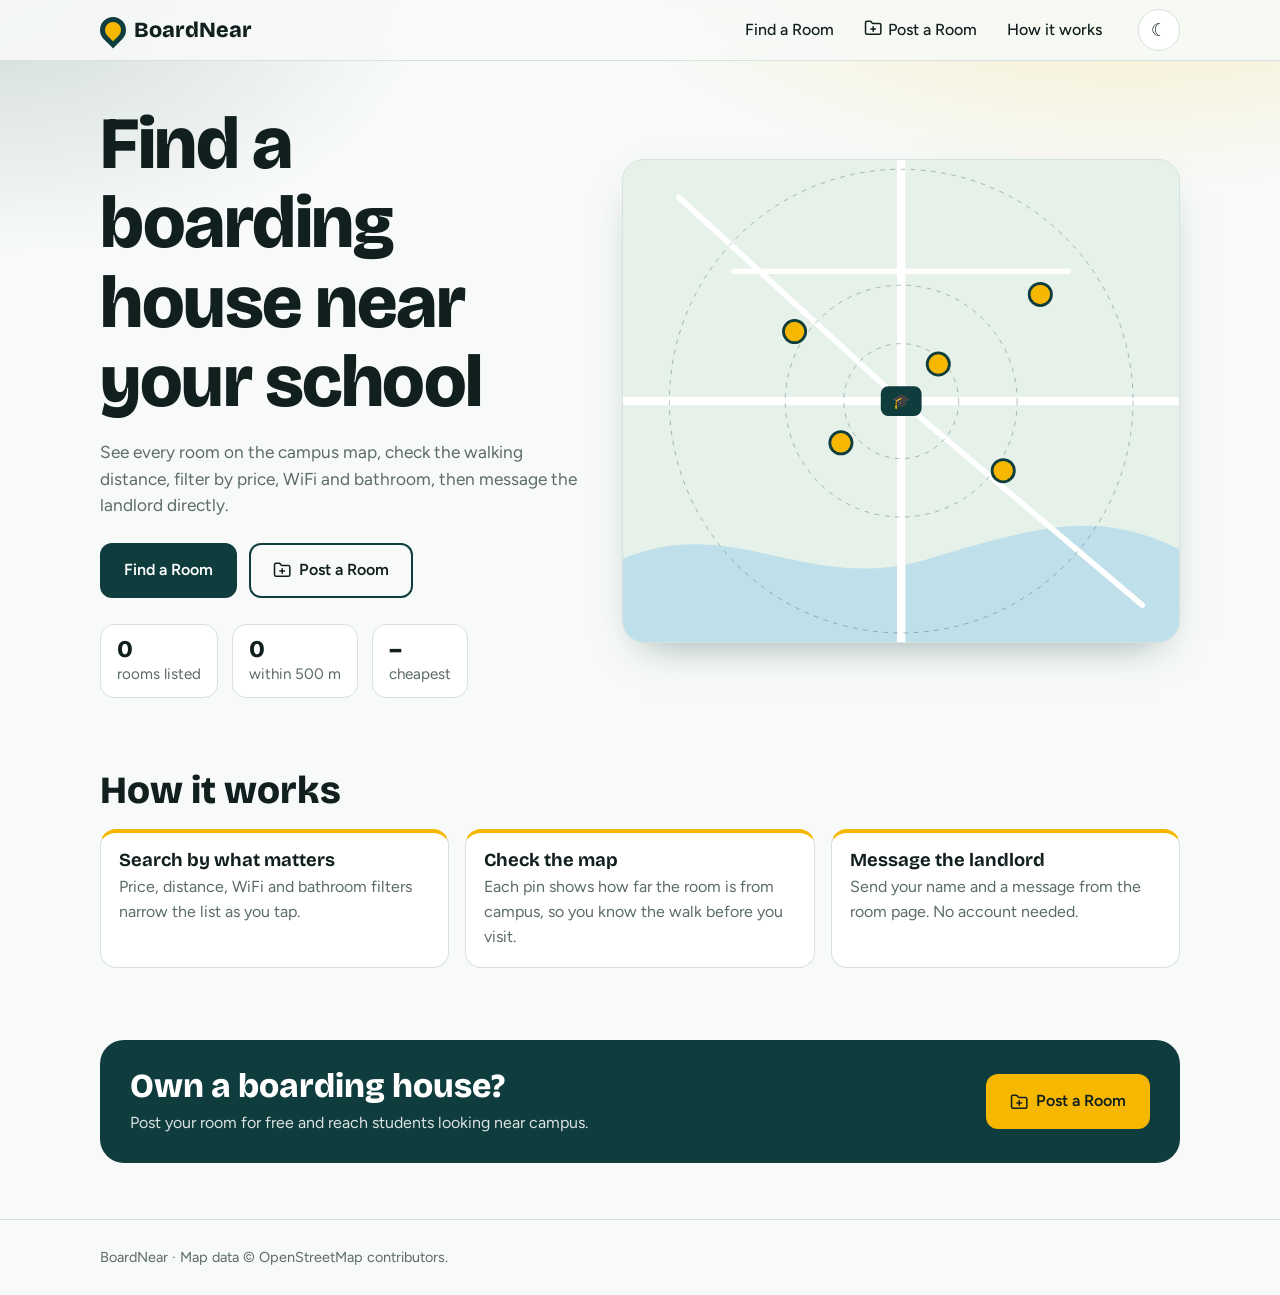
==== index.html @ c67210ac "Add files via upload" ====
<!DOCTYPE html>
<html lang="en">
<head>
<meta charset="utf-8">
<meta name="viewport" content="width=device-width, initial-scale=1, viewport-fit=cover">
<meta name="description" content="Find a boarding house near your school. See rooms on a map, check walking distance and message the landlord.">
<title>BoardNear – Find a boarding house near your school</title>
<link rel="preconnect" href="https://fonts.googleapis.com">
<link rel="preconnect" href="https://fonts.gstatic.com" crossorigin>
<link href="https://fonts.googleapis.com/css2?family=Bricolage+Grotesque:wght@600;800&family=Figtree:wght@400;500;600&display=swap" rel="stylesheet">
<link rel="stylesheet" href="style.css">
</head>
<body data-page="home">
<header><div class="wrap bar">
<a class="logo" href="index.html"><i></i>BoardNear</a>
<nav id="nav" aria-label="Main"><a href="find.html">Find a Room</a><a href="post.html"><svg class="ico" viewBox="0 0 24 24" fill="none" stroke="currentColor" stroke-width="2" stroke-linecap="round" stroke-linejoin="round" aria-hidden="true"><path d="M20 20a2 2 0 0 0 2-2V8a2 2 0 0 0-2-2h-7.9a2 2 0 0 1-1.69-.9L9.6 3.9A2 2 0 0 0 7.93 3H4a2 2 0 0 0-2 2v13a2 2 0 0 0 2 2Z"/><path d="M12 10v6"/><path d="M9 13h6"/></svg>Post a Room</a><a href="index.html#how">How it works</a></nav>
<div id="auth"></div>
<button class="ib" id="theme" aria-label="Switch light or dark mode">☾</button>
<button class="ib" id="menuBtn" aria-label="Open menu" aria-expanded="false">☰</button>
</div></header>

<main>
<div class="wrap hero">
 <div>
  <h1>Find a boarding house near your school</h1>
  <p>See every room on the campus map, check the walking distance, filter by price, WiFi and bathroom, then message the landlord directly.</p>
  <div class="cta"><a class="btn pri" href="find.html">Find a Room</a><a class="btn" href="post.html"><svg class="ico" viewBox="0 0 24 24" fill="none" stroke="currentColor" stroke-width="2" stroke-linecap="round" stroke-linejoin="round" aria-hidden="true"><path d="M20 20a2 2 0 0 0 2-2V8a2 2 0 0 0-2-2h-7.9a2 2 0 0 1-1.69-.9L9.6 3.9A2 2 0 0 0 7.93 3H4a2 2 0 0 0-2 2v13a2 2 0 0 0 2 2Z"/><path d="M12 10v6"/><path d="M9 13h6"/></svg>Post a Room</a></div>
  <div class="stats"><div><b id="sCount">0</b>rooms listed</div><div><b id="sNear">0</b>within 500 m</div><div><b id="sMin">–</b>cheapest</div></div>
 </div>
 <div class="mapbox heroimg"><svg viewBox="0 0 600 520" role="img" aria-label="Illustration: boarding houses around a school">
<rect width="600" height="520" fill="var(--land)"/>
<path d="M0 430 C120 380 200 470 330 430 S520 380 600 420 V520 H0Z" fill="var(--water)"/>
<g stroke="var(--road)" stroke-width="9" fill="none" stroke-linecap="round"><path d="M0 260 H600"/><path d="M300 0 V520"/><path d="M60 40 L300 260 L560 480" stroke-width="6"/><path d="M120 120 H480" stroke-width="6"/></g>
<g fill="none" stroke="var(--pine)" stroke-opacity=".35" stroke-dasharray="5 6"><circle cx="300" cy="260" r="62"/><circle cx="300" cy="260" r="125"/><circle cx="300" cy="260" r="250"/></g>
<g fill="var(--sun)" stroke="var(--pine)" stroke-width="3"><circle cx="340" cy="220" r="12"/><circle cx="235" cy="305" r="12"/><circle cx="410" cy="335" r="12"/><circle cx="185" cy="185" r="12"/><circle cx="450" cy="145" r="12"/></g>
<g transform="translate(300 260)"><rect x="-22" y="-16" width="44" height="32" rx="8" fill="var(--pine)"/><text y="5" text-anchor="middle" font-size="16">🎓</text></g>
</svg></div>
</div>

<section id="how"><div class="wrap">
 <div class="head"><h2>How it works</h2></div>
 <div class="how">
  <div><h3>Search by what matters</h3><p>Price, distance, WiFi and bathroom filters narrow the list as you tap.</p></div>
  <div><h3>Check the map</h3><p>Each pin shows how far the room is from campus, so you know the walk before you visit.</p></div>
  <div><h3>Message the landlord</h3><p>Send your name and a message from the room page. No account needed.</p></div>
 </div>
</div></section>
<section><div class="wrap"><div class="band"><div><h2>Own a boarding house?</h2><p>Post your room for free and reach students looking near campus.</p></div><a class="btn" href="post.html"><svg class="ico" viewBox="0 0 24 24" fill="none" stroke="currentColor" stroke-width="2" stroke-linecap="round" stroke-linejoin="round" aria-hidden="true"><path d="M20 20a2 2 0 0 0 2-2V8a2 2 0 0 0-2-2h-7.9a2 2 0 0 1-1.69-.9L9.6 3.9A2 2 0 0 0 7.93 3H4a2 2 0 0 0-2 2v13a2 2 0 0 0 2 2Z"/><path d="M12 10v6"/><path d="M9 13h6"/></svg>Post a Room</a></div></div></section>
</main>

<footer><div class="wrap">BoardNear · Map data © OpenStreetMap contributors.</div></footer>
<div class="toast" id="toast" role="status"></div>
<script src="js/config.js"></script>
<script src="js/data.js"></script>
<script src="js/auth.js"></script>
<script src="js/page-home.js"></script>
<script src="js/main.js"></script>
</body>
</html>
---- style.css ----
/* BoardNear styles
   1. Theme  2. Base  3. Header  4. Buttons & forms  5. Home  6. Room cards
   7. Dialog  8. Post page  9. Login  10. Messages  11. Footer, toast, responsive */

/* ============ 1. Theme ============ */
:root {
  --bg: #f7faf8; --surface: #fff; --ink: #11201f; --muted: #5b6b69; --line: #d6e2de;
  --pine: #0f3d3e; --pine-ink: #fff; --sun: #f5b700;
  --land: #e6f1ea; --road: #fff; --water: #bfe0ea; --err: #b3261e;

  box-sizing: border-box;
  padding-top: env(safe-area-inset-top, 0px);
  padding-bottom: env(safe-area-inset-bottom, 0px);
}
/* Dark mode: follows the device unless the visitor picked a theme with the toggle */
@media (prefers-color-scheme: dark) {
  :root:not([data-theme="light"]) {
    --bg: #0c1615; --surface: #13221f; --ink: #e8f2ef; --muted: #9bb0ab; --line: #26403b;
    --pine: #7fd1b9; --pine-ink: #08201b; --land: #162a26; --road: #22403a; --water: #1b3d4a; --err: #ff8a80;
    color-scheme: dark;
  }
}
:root[data-theme="dark"] {
  --bg: #0c1615; --surface: #13221f; --ink: #e8f2ef; --muted: #9bb0ab; --line: #26403b;
  --pine: #7fd1b9; --pine-ink: #08201b; --land: #162a26; --road: #22403a; --water: #1b3d4a; --err: #ff8a80;
  color-scheme: dark;
}

/* ============ 2. Base ============ */
*, *::before, *::after { box-sizing: border-box; }
html { scroll-behavior: smooth; scroll-padding-top: 70px; }
body {
  margin: 0;
  background: var(--bg);
  color: var(--ink);
  font: 400 16px/1.55 Figtree, system-ui, -apple-system, "Segoe UI", sans-serif;
}
h1, h2, h3 { font-family: "Bricolage Grotesque", Figtree, system-ui, sans-serif; line-height: 1.08; margin: 0; }
a { color: inherit; }
button, input, textarea, select { font: inherit; color: inherit; }
:focus-visible { outline: 3px solid var(--sun); outline-offset: 2px; }
[hidden] { display: none !important; }

.wrap { max-width: 1120px; margin: 0 auto; padding: 0 20px; }
section { padding: 36px 0; }
.head { display: flex; flex-wrap: wrap; align-items: end; justify-content: space-between; gap: 14px; margin-bottom: 18px; }
.head h2 { font-size: clamp(1.7rem, 4vw, 2.4rem); font-weight: 800; }
.meta { color: var(--muted); font-size: .9rem; margin: 2px 0 6px; }
.head .meta { margin: 0; }
.err { color: var(--err); font-size: .88rem; min-height: 1.2em; margin: 0; }
.empty {
  grid-column: 1 / -1; text-align: center; color: var(--muted);
  padding: 40px 10px; border: 1.5px dashed var(--line); border-radius: 18px;
}
.empty .btn { margin-top: 14px; }

/* ============ 3. Header ============ */
header {
  position: sticky; top: 0; z-index: 20;
  background: color-mix(in srgb, var(--bg) 88%, transparent);
  backdrop-filter: blur(10px);
  border-bottom: 1px solid var(--line);
}
.bar { display: flex; align-items: center; gap: 12px; height: 60px; }
.logo {
  display: flex; align-items: center; gap: 8px; margin-right: auto;
  font: 800 1.35rem "Bricolage Grotesque", sans-serif; text-decoration: none;
}
.logo i {
  display: inline-block; width: 26px; height: 26px;
  border: 5px solid var(--pine); border-radius: 50% 50% 50% 0;
  background: var(--sun); transform: rotate(-45deg);
}
nav { display: flex; gap: 6px; }
nav a { padding: 8px 12px; border-radius: 99px; text-decoration: none; font-weight: 500; }
nav a:hover, nav a[aria-current="page"] { background: var(--land); }

.ib {
  width: 42px; height: 42px; border-radius: 50%;
  border: 1.5px solid var(--line); background: var(--surface);
  font-size: 1.1rem; cursor: pointer;
}
#menuBtn { display: none; }

#auth { display: flex; align-items: center; gap: 8px; }
.avatar { width: 34px; height: 34px; border-radius: 50%; border: 1.5px solid var(--line); object-fit: cover; }
.avatar.ini { display: grid; place-items: center; background: var(--pine); color: var(--pine-ink); font-weight: 700; }
.uname { max-width: 130px; overflow: hidden; text-overflow: ellipsis; white-space: nowrap; font-weight: 600; font-size: .9rem; }

/* Small icons inside buttons and links */
.ico { width: 1.15em; height: 1.15em; flex: none; vertical-align: -.2em; }
nav a .ico { margin-right: 6px; }

/* ============ 4. Buttons & forms ============ */
.btn {
  display: inline-flex; align-items: center; justify-content: center; gap: 8px;
  padding: 13px 22px; border-radius: 12px;
  border: 2px solid var(--pine); background: transparent;
  font-weight: 600; text-decoration: none; cursor: pointer; transition: transform .15s;
}
.btn:active { transform: scale(.97); }
.btn.pri { background: var(--pine); color: var(--pine-ink); }
.btn.so { padding: 6px 14px; border-radius: 99px; font-size: .85rem; }
.btn.full { width: 100%; padding: 14px; font-size: 1.05rem; }
.btn.end { justify-self: end; }

.chips { display: flex; gap: 8px; flex-wrap: wrap; align-items: center; margin-bottom: 18px; }
.chip { padding: 8px 16px; border-radius: 99px; border: 1.5px solid var(--pine); background: transparent; font-weight: 500; cursor: pointer; }
.chip[aria-pressed="true"] { background: var(--pine); color: var(--pine-ink); }
select.chip { appearance: none; background: var(--surface); }

label { display: grid; gap: 5px; font-weight: 600; font-size: .92rem; }
.lbl { font-weight: 600; font-size: .92rem; margin-bottom: 6px; }
input[type=text], input[type=number], input[type=email], input[type=password], textarea {
  width: 100%; padding: 12px 14px;
  border: 1.5px solid var(--line); border-radius: 12px; background: var(--bg);
}
input:focus, textarea:focus { border-color: var(--pine); }

/* ============ 5. Home ============ */
body[data-page="home"] {
  background:
    radial-gradient(900px 420px at 88% -5%, rgba(245,183,0,.22), transparent 60%),
    radial-gradient(700px 420px at 0% 0%, color-mix(in srgb, var(--pine) 16%, transparent), transparent 60%),
    var(--bg);
}
.hero { display: grid; grid-template-columns: 1fr 1.15fr; gap: 36px; align-items: center; padding-block: 44px 36px; }
.hero h1 { font-size: clamp(2.6rem, 7vw, 4.6rem); font-weight: 800; letter-spacing: -.02em; }
.hero p { color: var(--muted); max-width: 46ch; margin: 16px 0 24px; font-size: 1.08rem; }
.cta { display: flex; gap: 12px; flex-wrap: wrap; }
.stats { display: flex; flex-wrap: wrap; gap: 14px; margin-top: 26px; color: var(--muted); font-size: .95rem; }
.stats > div { background: var(--surface); border: 1.5px solid var(--line); border-radius: 14px; padding: 10px 16px; }
.stats b { display: block; font: 800 1.5rem "Bricolage Grotesque", sans-serif; color: var(--ink); }

.mapbox {
  position: relative; isolation: isolate; overflow: hidden;
  border: 1.5px solid var(--line); border-radius: 22px; background: var(--land);
  box-shadow: 0 18px 40px -22px rgba(15,61,62,.5);
}
.heroimg svg { display: block; width: 100%; height: auto; }
.findmap { margin-bottom: 22px; }
#map { width: 100%; height: 440px; z-index: 0; }
.legend {
  position: absolute; left: 12px; bottom: 12px; z-index: 500;
  background: var(--surface); border: 1px solid var(--line); border-radius: 10px;
  padding: 6px 10px; font-size: .8rem; color: var(--muted);
}

.how { display: grid; grid-template-columns: repeat(auto-fit, minmax(220px, 1fr)); gap: 16px; }
.how div { background: var(--surface); border: 1.5px solid var(--line); border-top: 4px solid var(--sun); border-radius: 16px; padding: 18px; }
.how h3 { font-size: 1.15rem; margin-bottom: 4px; }
.how p { margin: 0; color: var(--muted); }

.band {
  display: flex; align-items: center; justify-content: space-between; flex-wrap: wrap; gap: 18px;
  background: var(--pine); color: var(--pine-ink); border-radius: 24px; padding: 28px 30px;
}
.band h2 { font-size: clamp(1.5rem, 3.5vw, 2.1rem); font-weight: 800; }
.band p { margin: 6px 0 0; opacity: .85; }
.band .btn { background: var(--sun); border-color: var(--sun); color: #11201f; }

/* ============ 6. Room cards ============ */
.grid { display: grid; grid-template-columns: repeat(auto-fill, minmax(270px, 1fr)); gap: 18px; }
.card {
  position: relative; overflow: hidden; cursor: pointer;
  background: var(--surface); border: 1.5px solid var(--line); border-radius: 18px;
  transition: border-color .15s, transform .15s;
}
.card:hover { transform: translateY(-3px); }
.card:hover, .card.on, .card:focus-within { border-color: var(--pine); }
.photo {
  position: relative; display: grid; place-items: center;
  aspect-ratio: 16 / 10; font-size: 3.2rem;
  background-size: cover; background-position: center;
}
.cbody { padding: 14px 16px 16px; }
.card h3 { font-size: 1.15rem; }
/* The room name is a real button; its ::after stretches over the whole card so the card is clickable */
.open { all: unset; cursor: pointer; }
.open::after { content: ""; position: absolute; inset: 0; z-index: 1; }
.open:focus-visible { outline: 3px solid var(--sun); outline-offset: 2px; }
.price { font-weight: 600; }
.tag { display: inline-block; margin-right: 4px; padding: 2px 8px; border-radius: 99px; background: var(--land); font-size: .75rem; }
.badge {
  position: absolute; left: 10px; bottom: 10px;
  background: var(--surface); color: var(--ink); border-radius: 99px; padding: 3px 11px;
  font: 600 .8rem Figtree, sans-serif;
}
.heart {
  position: absolute; top: 10px; right: 10px; z-index: 2;
  display: grid; place-items: center; width: 40px; height: 40px; padding: 0;
  border: 0; border-radius: 50%; background: var(--surface);
  color: var(--muted); font-size: 1.25rem; cursor: pointer;
  box-shadow: 0 2px 8px rgba(0,0,0,.25);
}
.heart[aria-pressed="true"] { color: #e0245e; }
.del {
  position: relative; z-index: 2; width: 100%; margin-top: 12px; padding: 8px;
  border: 1.5px solid var(--err); border-radius: 10px; background: transparent;
  color: var(--err); font-weight: 600; cursor: pointer;
}
.del:hover { background: var(--err); color: #fff; }

/* ============ 7. Room dialog ============ */
dialog {
  width: min(560px, 94vw); max-height: 92vh; overflow: auto; padding: 0;
  border: 0; border-radius: 22px; background: var(--surface); color: var(--ink);
  box-shadow: 0 30px 80px rgba(0,0,0,.4);
}
dialog::backdrop { background: rgba(5,20,18,.6); }
.dh { display: flex; justify-content: space-between; align-items: center; padding: 14px 18px; border-bottom: 1px solid var(--line); }
.dh h3 { font-size: 1.1rem; }
.db { display: grid; gap: 12px; padding: 18px; }
.big { display: grid; place-items: center; height: 200px; border-radius: 14px; font-size: 4rem; background-size: cover; background-position: center; }
.thumbs { display: flex; gap: 8px; }
.thumbs span { flex: 1; display: grid; place-items: center; height: 54px; border-radius: 10px; font-size: 1.4rem; opacity: .9; }
.room-title { font-size: 1.5rem; }
.room-price { font-size: 1.2rem; }
.msg-form { display: grid; gap: 10px; }
.msg-form .lbl { margin: 0; }
.qs { display: flex; gap: 6px; flex-wrap: wrap; }
.qs .chip { padding: 5px 12px; font-size: .85rem; }

/* ============ 8. Post page ============ */
form.post {
  display: grid; gap: 14px; max-width: 560px; padding: 22px;
  background: var(--surface); border: 1.5px solid var(--line); border-radius: 20px;
}
.row { display: flex; gap: 16px; flex-wrap: wrap; font-weight: 500; }
.row label { display: flex; align-items: center; gap: 8px; font-weight: 500; }
.pickmap { position: relative; isolation: isolate; overflow: hidden; border: 1.5px solid var(--line); border-radius: 12px; }
#pick { height: 300px; width: 100%; z-index: 0; }
.drop {
  display: grid; place-items: center; width: 100%; min-height: 120px;
  border: 1.5px dashed var(--muted); border-radius: 12px; background: var(--land);
  color: var(--muted); text-align: center; cursor: pointer;
  background-size: cover; background-position: center;
}
.gate { max-width: 560px; padding: 26px; text-align: center; background: var(--surface); border: 1.5px solid var(--line); border-radius: 20px; }
.gate h3 { font-size: 1.4rem; margin-bottom: 8px; }
.gate p { color: var(--muted); margin: 0; }
.gate .btn { margin-top: 16px; }

/* ============ 9. Login (compact card) ============ */
.authcard {
  max-width: 340px; margin: 12px auto; padding: 22px 20px; text-align: center;
  background: var(--surface); border: 1.5px solid var(--line); border-radius: 18px;
  box-shadow: 0 14px 30px -20px rgba(15,61,62,.5);
}
.authcard .logo { justify-content: center; margin: 0 0 10px; font-size: 1.15rem; }
.authcard h1 { font-size: 1.6rem; font-weight: 800; }
.authcard .sub { margin: 6px 0 16px; font-size: .88rem; }
.authcard a:not(.logo) { color: var(--pine); font-weight: 600; }
.authcard form { display: grid; gap: 10px; text-align: left; }
.authcard label { font-size: .85rem; }
.authcard input[type=text], .authcard input[type=email], .authcard input[type=password] { padding: 9px 12px; font-size: .95rem; }
.authcard .btn.full { padding: 11px; font-size: 1rem; }
.pw { position: relative; display: block; }
.pw input { padding-right: 42px; }
.eye { position: absolute; right: 4px; top: 50%; transform: translateY(-50%); padding: 6px; border: 0; background: none; font-size: 1rem; cursor: pointer; }
label.rem { display: flex; align-items: center; gap: 8px; font-weight: 500; }
label.rem input { width: auto; }
.forgot { margin: 12px 0 0; font-size: .88rem; }
.or { display: flex; align-items: center; gap: 12px; margin: 16px 0 10px; color: var(--muted); font-size: .8rem; }
.or::before, .or::after { content: ""; flex: 1; height: 1px; background: var(--line); }
#gBtn { display: flex; justify-content: center; min-height: 40px; }

/* ============ 10. Messages ============ */
.msgs { display: grid; gap: 14px; max-width: 720px; }
.msg { padding: 16px; background: var(--surface); border: 1.5px solid var(--line); border-radius: 16px; }
.msg.new { border-color: var(--sun); box-shadow: 0 0 0 3px color-mix(in srgb, var(--sun) 30%, transparent); }
.msg p { margin: 8px 0 12px; }
.mh { display: flex; justify-content: space-between; flex-wrap: wrap; gap: 10px; }
.macts { display: flex; gap: 8px; }

/* ============ 11. Footer, toast, responsive ============ */
footer { margin-top: 20px; padding: 26px 0; border-top: 1px solid var(--line); color: var(--muted); font-size: .9rem; }
.toast {
  position: fixed; left: 50%; bottom: calc(24px + env(safe-area-inset-bottom, 0px)); z-index: 50;
  transform: translate(-50%, 40px); padding: 12px 20px; border-radius: 12px;
  background: var(--pine); color: var(--pine-ink); font-weight: 600;
  opacity: 0; pointer-events: none; transition: .25s;
}
.toast.show { opacity: 1; transform: translate(-50%, 0); }

@media (max-width: 820px) {
  .hero { grid-template-columns: 1fr; padding-top: 26px; }
  #menuBtn { display: block; }
  .uname { display: none; }
  nav {
    display: none; position: absolute; top: 60px; left: 0; right: 0; flex-direction: column;
    padding: 10px 20px; background: var(--bg); border-bottom: 1px solid var(--line);
  }
  nav.open { display: flex; }
}
@media (max-width: 480px) {
  .btn.so { padding: 6px 10px; }
}
@media (prefers-reduced-motion: reduce) {
  *, *::before, *::after { transition: none !important; scroll-behavior: auto !important; }
}
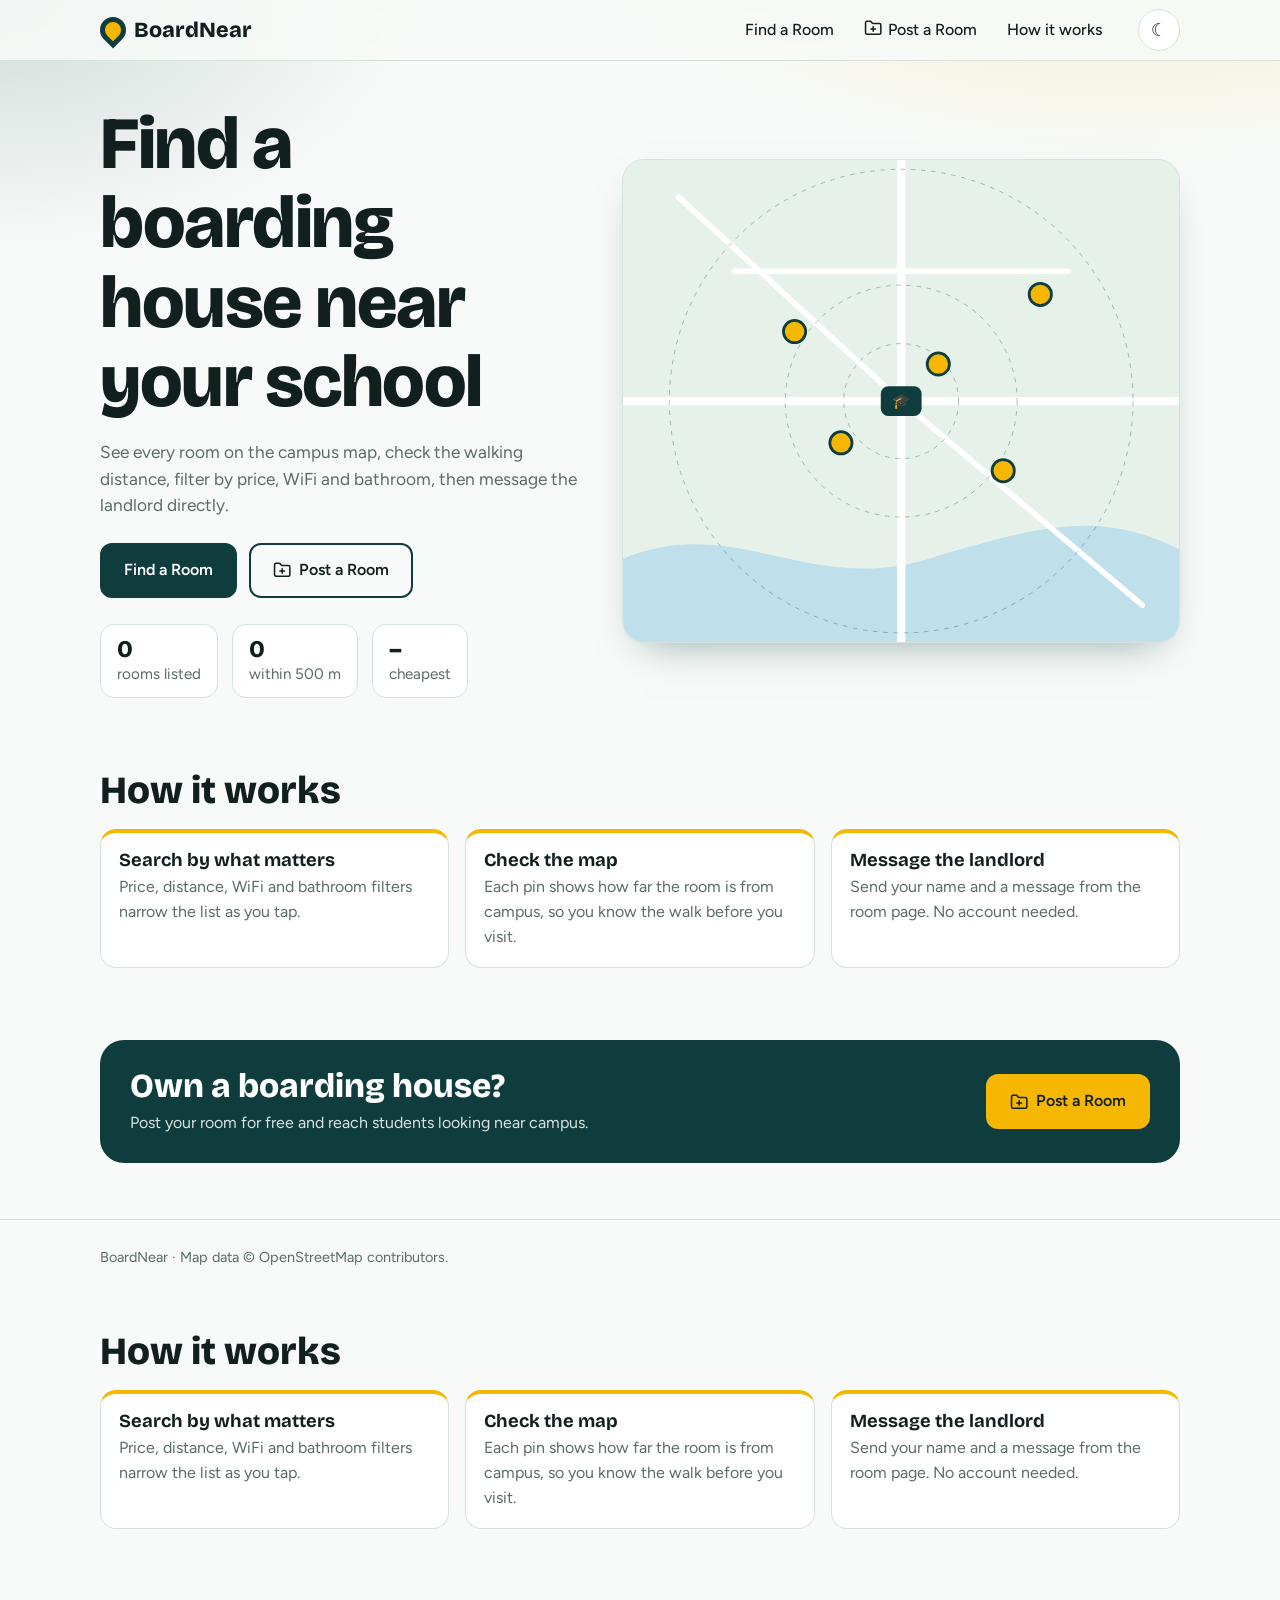
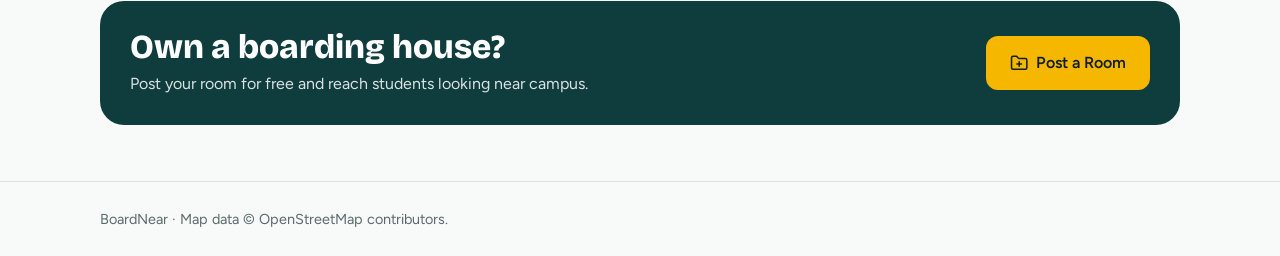
==== commit bdd1a560: "Fix HTML encoding issues in index.html" ====
--- a/index.html
+++ b/index.html
@@ -56,4 +56,26 @@
 <script src="js/page-home.js"></script>
 <script src="js/main.js"></script>
 </body>
-</html>+</html>
+</div>
+
+<section id="how"><div class="wrap">
+ <div class="head"><h2>How it works</h2></div>
+ <div class="how">
+  <div><h3>Search by what matters</h3><p>Price, distance, WiFi and bathroom filters narrow the list as you tap.</p></div>
+  <div><h3>Check the map</h3><p>Each pin shows how far the room is from campus, so you know the walk before you visit.</p></div>
+  <div><h3>Message the landlord</h3><p>Send your name and a message from the room page. No account needed.</p></div>
+ </div>
+</div></section>
+<section><div class="wrap"><div class="band"><div><h2>Own a boarding house?</h2><p>Post your room for free and reach students looking near campus.</p></div><a class="btn" href="post.html"><svg class="ico" viewBox="0 0 24 24" fill="none" stroke="currentColor" stroke-width="2" stroke-linecap="round" stroke-linejoin="round" aria-hidden="true"><path d="M20 20a2 2 0 0 0 2-2V8a2 2 0 0 0-2-2h-7.9a2 2 0 0 1-1.69-.9L9.6 3.9A2 2 0 0 0 7.93 3H4a2 2 0 0 0-2 2v13a2 2 0 0 0 2 2Z"/><path d="M12 10v6"/><path d="M9 13h6"/></svg>Post a Room</a></div></div></section>
+</main>
+
+<footer><div class="wrap">BoardNear · Map data © OpenStreetMap contributors.</div></footer>
+<div class="toast" id="toast" role="status"></div>
+<script src="js/config.js"></script>
+<script src="js/data.js"></script>
+<script src="js/auth.js"></script>
+<script src="js/page-home.js"></script>
+<script src="js/main.js"></script>
+</body>
+</html>
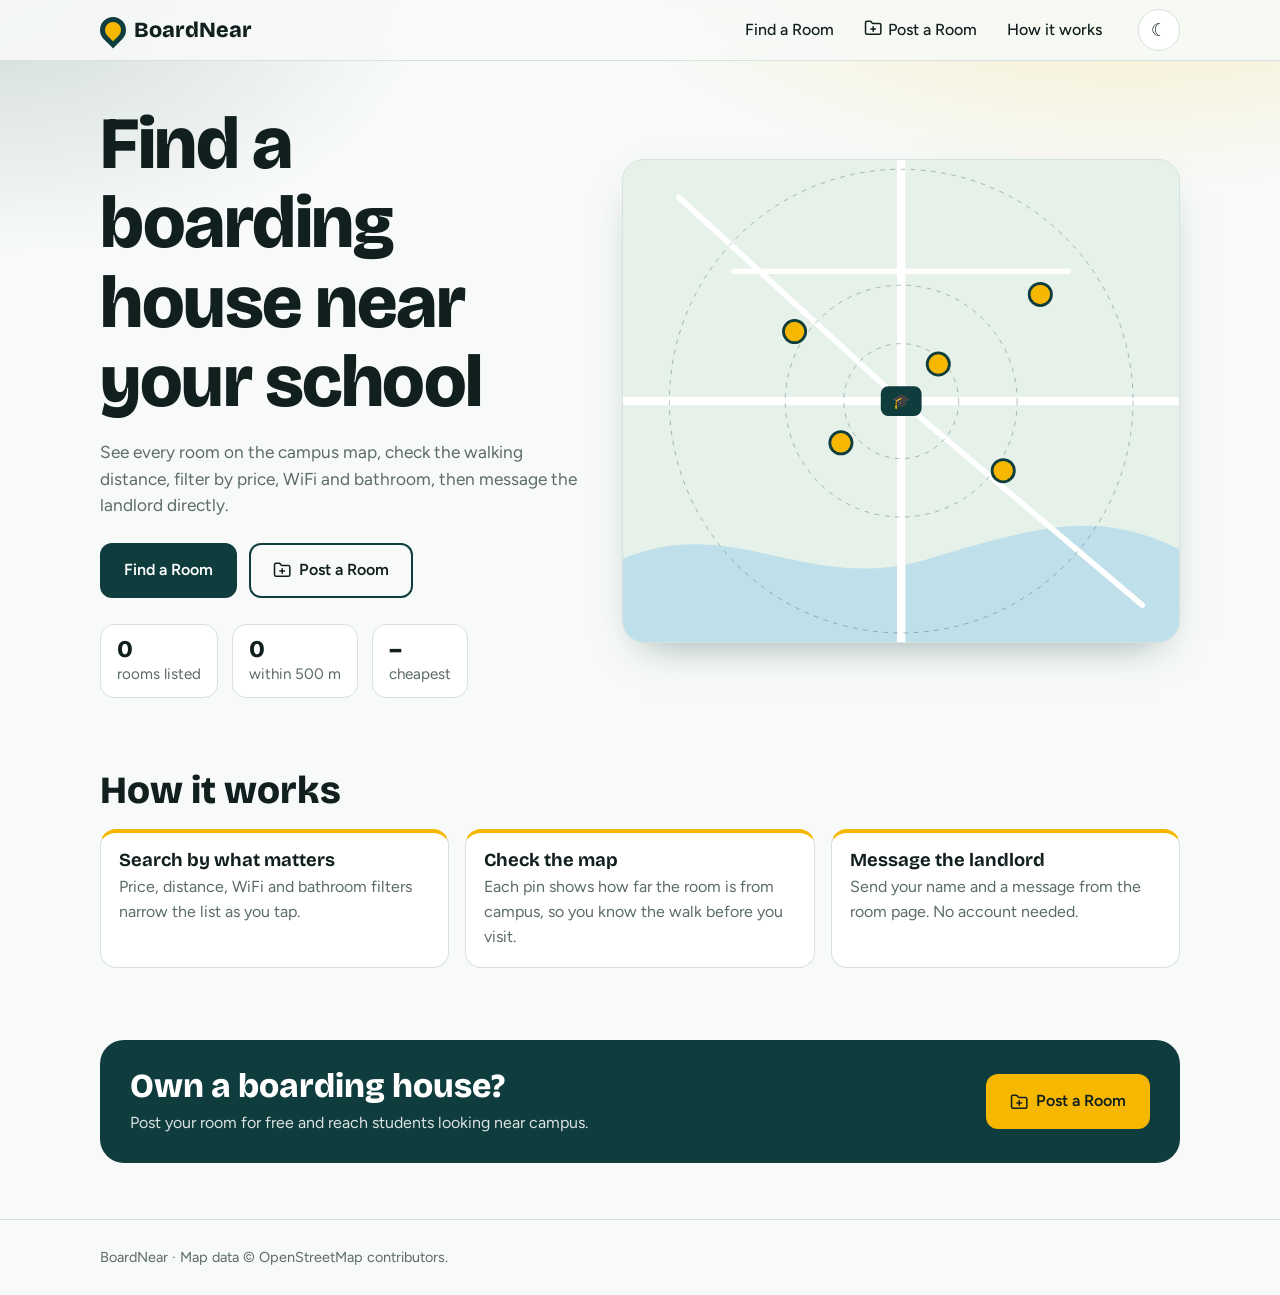
==== commit 22f7b565: "Update index.html" ====
--- a/index.html
+++ b/index.html
@@ -57,25 +57,3 @@
 <script src="js/main.js"></script>
 </body>
 </html>
-</div>
-
-<section id="how"><div class="wrap">
- <div class="head"><h2>How it works</h2></div>
- <div class="how">
-  <div><h3>Search by what matters</h3><p>Price, distance, WiFi and bathroom filters narrow the list as you tap.</p></div>
-  <div><h3>Check the map</h3><p>Each pin shows how far the room is from campus, so you know the walk before you visit.</p></div>
-  <div><h3>Message the landlord</h3><p>Send your name and a message from the room page. No account needed.</p></div>
- </div>
-</div></section>
-<section><div class="wrap"><div class="band"><div><h2>Own a boarding house?</h2><p>Post your room for free and reach students looking near campus.</p></div><a class="btn" href="post.html"><svg class="ico" viewBox="0 0 24 24" fill="none" stroke="currentColor" stroke-width="2" stroke-linecap="round" stroke-linejoin="round" aria-hidden="true"><path d="M20 20a2 2 0 0 0 2-2V8a2 2 0 0 0-2-2h-7.9a2 2 0 0 1-1.69-.9L9.6 3.9A2 2 0 0 0 7.93 3H4a2 2 0 0 0-2 2v13a2 2 0 0 0 2 2Z"/><path d="M12 10v6"/><path d="M9 13h6"/></svg>Post a Room</a></div></div></section>
-</main>
-
-<footer><div class="wrap">BoardNear · Map data © OpenStreetMap contributors.</div></footer>
-<div class="toast" id="toast" role="status"></div>
-<script src="js/config.js"></script>
-<script src="js/data.js"></script>
-<script src="js/auth.js"></script>
-<script src="js/page-home.js"></script>
-<script src="js/main.js"></script>
-</body>
-</html>
--- a/style.css
+++ b/style.css
@@ -298,4 +298,79 @@
 }
 @media (prefers-reduced-motion: reduce) {
   *, *::before, *::after { transition: none !important; scroll-behavior: auto !important; }
-}+}
+
+/* ---- Messenger-style chat (Messages page) ---- */
+.messenger {
+  display: grid; grid-template-columns: 340px 1fr; max-width: none;
+  height: min(76vh, 640px); min-height: 460px;
+  background: var(--surface); border: 1.5px solid var(--line); border-radius: 20px; overflow: hidden;
+}
+.convs { display: flex; flex-direction: column; gap: 2px; padding-bottom: 8px; overflow-y: auto; border-right: 1px solid var(--line); }
+.convs-head { padding: 16px 18px 8px; font: 800 1.5rem "Bricolage Grotesque", sans-serif; }
+.conv {
+  display: flex; align-items: center; gap: 12px; width: calc(100% - 12px); margin: 0 6px; padding: 10px 12px;
+  border: 0; border-radius: 12px; background: none; text-align: left; cursor: pointer;
+}
+.conv:hover, .conv.on { background: var(--land); }
+.cbox { flex: 1; min-width: 0; display: grid; gap: 2px; }
+.crow { display: flex; align-items: center; justify-content: space-between; gap: 8px; min-width: 0; }
+.cname { overflow: hidden; text-overflow: ellipsis; white-space: nowrap; font-weight: 600; }
+.ctime { flex: none; color: var(--muted); font-size: .75rem; }
+.cprev { overflow: hidden; text-overflow: ellipsis; white-space: nowrap; color: var(--muted); font-size: .88rem; }
+.conv.unread .cname, .conv.unread .cprev { color: var(--ink); font-weight: 700; }
+.dot {
+  display: inline-grid; place-items: center; flex: none; min-width: 20px; height: 20px; padding: 0 6px;
+  border-radius: 99px; background: var(--pine); color: var(--pine-ink); font-size: .72rem; font-weight: 700;
+}
+.av {
+  display: grid; place-items: center; flex: none; width: 46px; height: 46px; border-radius: 50%;
+  color: #fff; font-weight: 700; font-size: 1.1rem; text-shadow: 0 1px 2px rgba(0,0,0,.25);
+}
+.av.sm { width: 28px; height: 28px; font-size: .8rem; }
+.av.ghost { background: none; }
+
+.chat { display: flex; flex-direction: column; min-width: 0; min-height: 0; padding: 0; }
+.chat-head { display: flex; align-items: center; gap: 12px; padding: 10px 14px; border-bottom: 1px solid var(--line); }
+.who { flex: 1; min-width: 0; display: grid; }
+.who span { overflow: hidden; text-overflow: ellipsis; white-space: nowrap; color: var(--muted); font-size: .82rem; }
+.back { display: none; }
+.bubbles { flex: 1; display: flex; flex-direction: column; gap: 2px; padding: 14px; overflow-y: auto; }
+.stamp { align-self: center; margin: 10px 0 6px; color: var(--muted); font-size: .75rem; }
+.mrow { display: flex; align-items: flex-end; gap: 8px; }
+.mrow.me { justify-content: flex-end; }
+.mrow.en { margin-bottom: 8px; }
+.bub { max-width: 70%; padding: 8px 14px; border-radius: 18px; background: var(--land); line-height: 1.4; white-space: pre-wrap; overflow-wrap: anywhere; }
+.mrow.me .bub { background: var(--pine); color: var(--pine-ink); }
+/* Messages in the same group have a flatter corner on the side of the sender */
+.mrow.them:not(.st) .bub { border-top-left-radius: 6px; }
+.mrow.them:not(.en) .bub { border-bottom-left-radius: 6px; }
+.mrow.me:not(.st) .bub { border-top-right-radius: 6px; }
+.mrow.me:not(.en) .bub { border-bottom-right-radius: 6px; }
+.seen { align-self: flex-end; margin: 0 4px; color: var(--muted); font-size: .72rem; }
+.composer { display: flex; align-items: flex-end; gap: 8px; padding: 10px 12px; border-top: 1px solid var(--line); }
+.composer textarea { flex: 1; max-height: 120px; padding: 10px 16px; border-color: transparent; border-radius: 22px; background: var(--land); line-height: 1.4; resize: none; }
+.send { display: grid; place-items: center; flex: none; width: 42px; height: 42px; border: 0; border-radius: 50%; background: var(--pine); color: var(--pine-ink); cursor: pointer; }
+.send:disabled { opacity: .35; cursor: default; }
+.send svg { width: 20px; height: 20px; }
+
+@media (max-width: 820px) {
+  .messenger { grid-template-columns: 1fr; height: calc(100vh - 160px); }
+  .messenger[data-view="list"] .chat { display: none; }
+  .messenger[data-view="chat"] .convs { display: none; }
+  .back { display: inline-grid; place-items: center; }
+  .bub { max-width: 82%; }
+}
+
+/* Keep the header buttons on one line on small phones */
+.btn.so { white-space: nowrap; }
+@media (max-width: 480px) {
+  .avatar { display: none; }
+  .bar { gap: 8px; }
+}
+
+/* School marker on the maps */
+.school-pin {
+  display: grid; place-items: center; background: var(--pine); border-radius: 8px;
+  font-size: 18px; line-height: 1; box-shadow: 0 2px 8px rgba(0,0,0,.35);
+}
